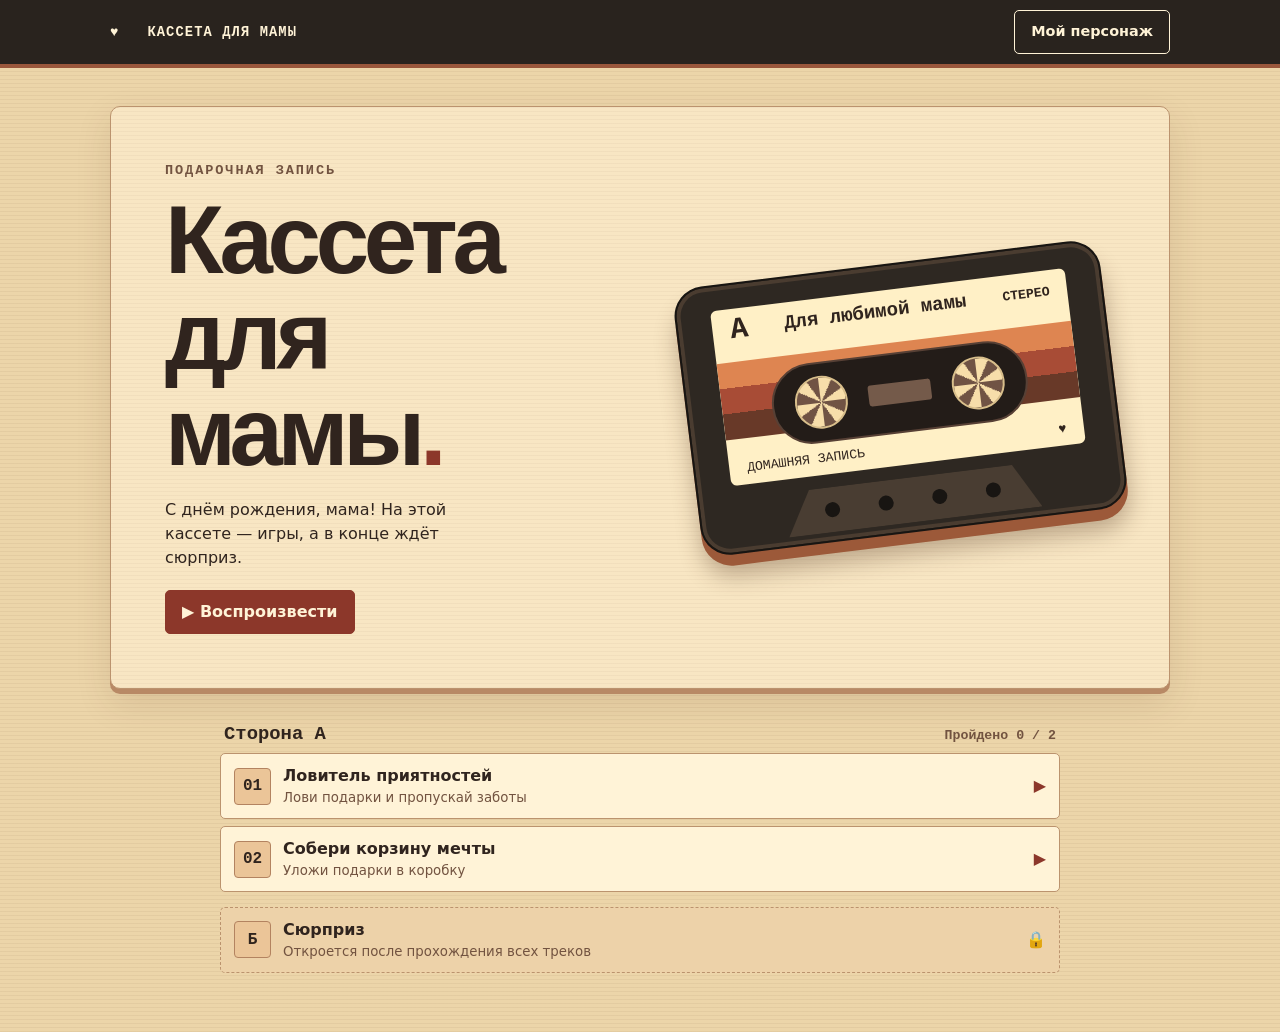
==== index.html @ 1ac9c056 "first commit" ====
<!doctype html>
<html lang="ru">
<head>
  <meta charset="utf-8">
  <meta name="viewport" content="width=device-width, initial-scale=1">
  <meta name="theme-color" content="#29231e">
  <title>Кассета для мамы</title>
  <link rel="stylesheet" href="./assets/style.css">
  <script defer src="./assets/games.js"></script>
  <script defer src="./assets/quest.js"></script>
</head>
<body>
  <header class="masthead">
    <a href="#" id="home-link">♥ &nbsp; КАССЕТА ДЛЯ МАМЫ</a>
    <button class="outline" type="button" id="avatar-open">Мой персонаж</button>
  </header>
  <main>
    <section id="home" aria-labelledby="home-title">
      <div class="cover">
        <div class="cover-copy">
          <p class="label">Подарочная запись</p>
          <h1 id="home-title" tabindex="-1">Кассета<br>для мамы<span>.</span></h1>
          <p class="cover-message">С днём рождения, мама! На этой кассете — игры, а в конце ждёт сюрприз.</p>
          <button id="play" type="button">▶ &nbsp; Воспроизвести</button>
        </div>
        <div class="cassette" aria-hidden="true">
          <div class="tape-label">
            <div class="tape-title"><b>A</b><span>Для любимой мамы</span><small>СТЕРЕО</small></div>
            <div class="stripes"></div>
            <div class="reels"><i></i><b></b><i></i></div>
            <div class="tape-notes"><span>ДОМАШНЯЯ ЗАПИСЬ</span><span>♥</span></div>
          </div>
          <div class="tape-foot"><i></i><i></i><i></i><i></i></div>
        </div>
      </div>
      <section class="tracklist" aria-labelledby="tracklist-title">
        <div class="tracklist-heading"><h2 id="tracklist-title">Сторона А</h2><span id="progress"></span></div>
        <div id="tracks"></div>
        <button class="track bonus" type="button" id="prize-open" disabled>
          <span class="track-number">Б</span><span><strong>Сюрприз</strong><small id="prize-caption"></small></span><span class="track-action" id="prize-icon" aria-hidden="true"></span>
        </button>
      </section>
    </section>
    <section class="sleeve" id="game-screen" aria-labelledby="game-title" hidden>
      <button type="button" class="outline back">← К кассете</button>
      <p id="game-track" class="label"></p>
      <h1 id="game-title" tabindex="-1"></h1>
      <div id="game-content"></div>
      <div class="game-result" id="game-result" hidden>
        <p role="status">✓ Трек пройден!</p>
        <button id="next" type="button"></button>
      </div>
    </section>
    <section class="sleeve" id="prize-screen" aria-labelledby="prize-title" hidden>
      <button type="button" class="outline back">← К кассете</button>
      <p class="label">Сторона Б</p>
      <h1 id="prize-title" tabindex="-1">Сюрприз для мамы</h1>
      <p id="scratch-tip">Проведи пальцем или мышкой по серебристому полю.</p>
      <div class="scratch">
        <div class="certificate" id="certificate" aria-hidden="true">
          <span>♥ &nbsp; С ЛЮБОВЬЮ</span>
          <strong>Подарочный сертификат</strong>
          <span>Демо-версия</span>
        </div>
        <canvas id="foil" width="780" height="340" aria-hidden="true"></canvas>
      </div>
      <button type="button" class="outline" id="prize-reveal">Открыть сертификат</button>
      <p id="prize-status" role="status"></p>
    </section>
  </main>
  <dialog id="avatar-dialog" aria-labelledby="avatar-title">
    <form id="avatar-form">
      <h2 id="avatar-title">Мой персонаж</h2>
      <div class="avatar-preview" id="avatar-preview" aria-hidden="true"></div>
      <div class="avatar-options">
        <label>Причёска<select name="hair"><option value="bob">Каре</option><option value="waves">Волны</option><option value="bun">Пучок</option></select></label>
        <label>Цвет волос<select name="hairColor"><option value="#4b2d25">Каштановый</option><option value="#a34d2b">Рыжий</option><option value="#c99551">Русый</option><option value="#817777">Серебристый</option><option value="#2b2528">Тёмный</option></select></label>
        <label>Тон кожи<select name="skin"><option value="#f1bc91">Светлый</option><option value="#c7865e">Тёплый</option><option value="#945735">Тёмный</option></select></label>
        <label>Одежда<select name="shirt"><option value="#ae5140">Терракотовая</option><option value="#56755c">Зелёная</option><option value="#735676">Сиреневая</option><option value="#476c83">Синяя</option></select></label>
      </div>
      <label class="glasses"><input type="checkbox" name="glasses"> Очки</label>
      <div class="dialog-actions"><button class="outline" id="avatar-cancel" type="button">Отмена</button><button type="submit">Сохранить</button></div>
    </form>
  </dialog>
</body>
</html>
---- assets/style.css ----
:root {
  color-scheme: light;
  --ink: #30241e;
  --muted: #725340;
  --paper: #f8e6c3;
  --cream: #fff3d7;
  --edge: #bb936e;
  --accent: #8c372a;
  --green: #365e47;
  --mono: "Courier New", monospace;
  --display: "Arial Black", Arial, sans-serif;
}
* { box-sizing: border-box; }
[hidden] { display: none !important; }
body {
  margin: 0;
  color: var(--ink);
  background: #ecd5a9 repeating-linear-gradient(0deg, #633e2410 0 1px, transparent 1px 4px);
  font: 1rem/1.5 system-ui, sans-serif;
}
button, select { font: inherit; }
button {
  min-height: 44px;
  padding: 9px 16px;
  border: 1px solid var(--accent);
  border-radius: 5px;
  background: var(--accent);
  color: var(--cream);
  font-weight: 700;
  cursor: pointer;
}
button:hover:not(:disabled) { filter: brightness(.93); }
button:disabled { cursor: default; }
:focus-visible { outline: 3px solid #31596c; outline-offset: 3px; }
.outline { color: inherit; background: transparent; border-color: currentColor; }
.masthead {
  display: flex;
  justify-content: space-between;
  align-items: center;
  flex-wrap: wrap;
  gap: 8px 12px;
  padding: 10px max(16px, calc((100% - 1060px) / 2));
  color: var(--cream);
  background: #29231e;
  border-bottom: 4px solid #9a573c;
}
.masthead a { color: inherit; text-decoration: none; font: bold .86rem var(--mono); letter-spacing: .08em; }
.masthead button { font-size: .9rem; }
main { max-width: 1092px; margin-inline: auto; padding: clamp(14px, 4vw, 38px) 16px 52px; }
.cover, .sleeve {
  background: var(--paper);
  border: 1px solid var(--edge);
  border-radius: 10px;
  box-shadow: 0 5px 0 #b88965, 0 14px 35px #55301621;
}
.cover {
  display: grid;
  grid-template-columns: 1fr .94fr;
  gap: clamp(20px, 5vw, 64px);
  align-items: center;
  padding: clamp(22px, 5vw, 54px);
  background: repeating-linear-gradient(0deg, #633e240b 0 1px, transparent 1px 4px), var(--paper);
}
.label { font: bold .85rem/1.4 var(--mono); letter-spacing: .14em; text-transform: uppercase; color: var(--muted); }
h1, h2, p { margin-block: 0; }
h1 { font: 900 clamp(2rem, 5.4vw, 4rem)/1 var(--display); letter-spacing: -.055em; overflow-wrap: anywhere; }
.cover h1 { margin-top: 12px; font-size: clamp(2.75rem, 7.5vw, 6rem); }
.cover h1 span { color: var(--accent); }
.cover-message { margin: 18px 0 20px; max-width: 33ch; }
.cassette {
  position: relative;
  aspect-ratio: 1.59;
  background: #2e2822;
  border: 2px solid #181512;
  border-radius: 7% / 11%;
  box-shadow: 0 11px #9c5939, 0 21px 23px #46281655, inset 0 0 0 4px #4a3c30;
  transform: rotate(-7deg);
  container-type: inline-size;
}
.tape-label { position: absolute; inset: 9% 8% 25%; border-radius: 6px; background: #fff0c6; overflow: hidden; }
.tape-title, .tape-notes { position: absolute; inset-inline: 5%; display: flex; align-items: center; justify-content: space-between; gap: 4px; font-family: var(--mono); }
.tape-title { top: 4%; font-weight: bold; font-size: 4.5cqi; }
.tape-title b { font-size: 7cqi; line-height: 1; }
.tape-title small, .tape-notes { font-size: 3.1cqi; }
.tape-notes { bottom: 3%; }
.stripes { position: absolute; inset: 30% 0 26%; background: linear-gradient(#de8551 0 33%, #a84c36 33% 66%, #683928 66%); }
.reels { position: absolute; inset: 36% 14% 18%; display: flex; justify-content: space-evenly; align-items: center; background: #231c18; border: 2px solid #574035; border-radius: 40px; }
.reels i { width: 21%; aspect-ratio: 1; border: 2px solid #d8be8b; border-radius: 50%; background: repeating-conic-gradient(#f7deaa 0 30deg, #705344 30deg 60deg); }
.reels b { width: 25%; height: 27%; border-radius: 3px; background: #745a4a; }
.tape-foot { position: absolute; inset: 80% 20% 3%; background: #493d32; clip-path: polygon(10% 0, 90% 0, 100% 100%, 0 100%); display: flex; align-items: center; justify-content: space-evenly; }
.tape-foot i { width: 6%; aspect-ratio: 1; background: #181512; border-radius: 50%; }
.tracklist { margin: 34px auto 0; max-width: 840px; }
.tracklist-heading { display: flex; justify-content: space-between; align-items: baseline; gap: 12px; padding: 0 4px 8px; }
.tracklist-heading h2 { font: bold 1.18rem var(--mono); }
.tracklist-heading span { color: var(--muted); font: bold .83rem var(--mono); }
.track {
  width: 100%;
  display: grid;
  grid-template-columns: auto 1fr auto;
  align-items: center;
  gap: 12px;
  text-align: left;
  margin-bottom: 7px;
  color: var(--ink);
  background: var(--cream);
  border-color: var(--edge);
  padding: 10px 13px;
}
.track small { display: block; font-weight: 500; color: var(--muted); }
.track-number { display: grid; place-items: center; width: 37px; height: 37px; background: #ebc598; border: 1px solid #b38360; border-radius: 4px; font: bold 1rem var(--mono); }
.track-action { color: var(--accent); font-weight: 900; }
.track[data-complete="true"] .track-action { color: var(--green); }
.bonus { margin-top: 15px; border-style: dashed; }
.bonus:disabled { background: #edd2a9; }
.sleeve { max-width: 790px; margin-inline: auto; padding: clamp(14px, 4vw, 36px); }
.sleeve .back { margin-bottom: 18px; }
.sleeve h1 { margin: 8px 0 14px; }
.instructions { margin-bottom: 12px; max-width: 62ch; }
.game-result { margin-top: 16px; display: flex; align-items: center; flex-wrap: wrap; gap: 12px; }
.game-result p { color: var(--green); font-weight: 800; }
.hud, .game-controls, .legend { display: flex; flex-wrap: wrap; align-items: center; gap: 8px 16px; }
.hud { justify-content: space-between; margin-bottom: 8px; font: bold .9rem var(--mono); }
.legend { font-size: .9rem; margin-bottom: 12px; color: var(--muted); }
.field {
  position: relative;
  height: clamp(245px, 49vh, 400px);
  overflow: hidden;
  touch-action: none;
  border: 2px solid #6a4e39;
  border-radius: 8px;
  background: radial-gradient(ellipse at 50% 0, #fcf1ce, #e8b989);
}
.field::before { content: ""; position: absolute; inset: auto 0 0; height: 20px; background: #a26547; }
.catcher, .drop { position: absolute; transform: translate(-50%, -50%); pointer-events: none; }
.drop { font-size: 26px; width: 36px; text-align: center; }
.catcher { width: 62px; height: 58px; }
.catcher .avatar-art { width: 54px; margin: auto; }
.basket { position: absolute; inset: auto 5px 0; height: 18px; border-radius: 2px 2px 9px 9px; border-top: 4px solid #67402b; background: repeating-linear-gradient(100deg, #9d623b 0 5px, #e0a366 5px 10px); }
.game-controls { margin-top: 10px; }
.game-controls p { flex: 1 1 165px; }
.pack-layout { display: grid; grid-template-columns: minmax(0, 300px) minmax(0, 1fr); gap: 14px; align-items: start; }
.packing-grid { display: grid; grid-template-columns: repeat(5, minmax(0, 1fr)); gap: 3px; padding: 7px; background: #936847; border: 2px solid #694c35; border-radius: 6px; }
.packing-grid button { min-width: 0; min-height: 40px; aspect-ratio: 1; padding: 0; border-color: #a27451; background: #f2d7ad; color: var(--ink); }
.packing-grid button[data-filled="true"] { background: var(--piece-color); }
.pieces { display: grid; gap: 6px; }
.pieces button { display: flex; align-items: center; justify-content: space-between; gap: 6px; text-align: left; color: var(--ink); background: var(--cream); border-color: var(--edge); font-size: .9rem; padding: 7px 10px; }
.piece-shape { display: grid; gap: 1px; flex: none; }
.piece-shape i { background: var(--piece-color); border: 1px solid #6b5340; border-radius: 1px; }
.pieces button[aria-pressed="true"] { background: #e5ba8c; border-color: var(--accent); box-shadow: inset 3px 0 var(--accent); }
.pieces button[data-packed="true"] { color: var(--green); }
.pack-status { min-height: 1.5em; margin-top: 9px; }
#scratch-tip { margin-bottom: 12px; }
.scratch {
  position: relative;
  max-width: 460px;
  min-height: 164px;
  display: grid;
  place-items: center;
  background: var(--cream);
  border: 3px double var(--edge);
  border-radius: 5px;
  overflow: hidden;
  margin-bottom: 12px;
}
.certificate { display: grid; gap: 9px; text-align: center; padding: 14px; }
.certificate span { color: var(--muted); font: bold .86rem var(--mono); }
.certificate strong { color: var(--accent); font: bold clamp(1.4rem, 5vw, 2rem) Georgia, serif; }
.scratch canvas { position: absolute; width: 100%; height: 100%; touch-action: none; cursor: crosshair; }
#prize-status { margin-top: 8px; }
dialog { width: min(calc(100% - 24px), 500px); max-height: calc(100% - 24px); background: var(--paper); color: var(--ink); border: 1px solid var(--edge); border-radius: 8px; padding: 20px; }
dialog::backdrop { background: #211610b3; }
.avatar-preview { width: 108px; margin: 9px auto; padding: 5px; background: #eecb9f; border-radius: 50%; }
.avatar-art { display: block; width: 100%; height: auto; }
.avatar-options { display: grid; grid-template-columns: repeat(2, minmax(0, 1fr)); gap: 10px; }
.avatar-options label { display: grid; gap: 4px; font-weight: 650; }
.avatar-options select { min-height: 44px; width: 100%; border: 1px solid var(--edge); border-radius: 4px; padding: 5px; background: var(--cream); color: var(--ink); }
.glasses { display: flex; min-height: 44px; align-items: center; gap: 7px; }
.dialog-actions { display: flex; justify-content: end; flex-wrap: wrap; gap: 8px; }
@media (max-width: 635px) {
  .cover { grid-template-columns: 1fr; text-align: center; padding-bottom: 36px; }
  .cover-message { margin-inline: auto; }
  .cassette { width: min(85%, 320px); margin: 8px auto 0; }
  .pack-layout { grid-template-columns: 1fr; }
  .packing-grid { width: min(100%, 300px); }
  .pieces { grid-template-columns: repeat(2, minmax(0, 1fr)); }
}
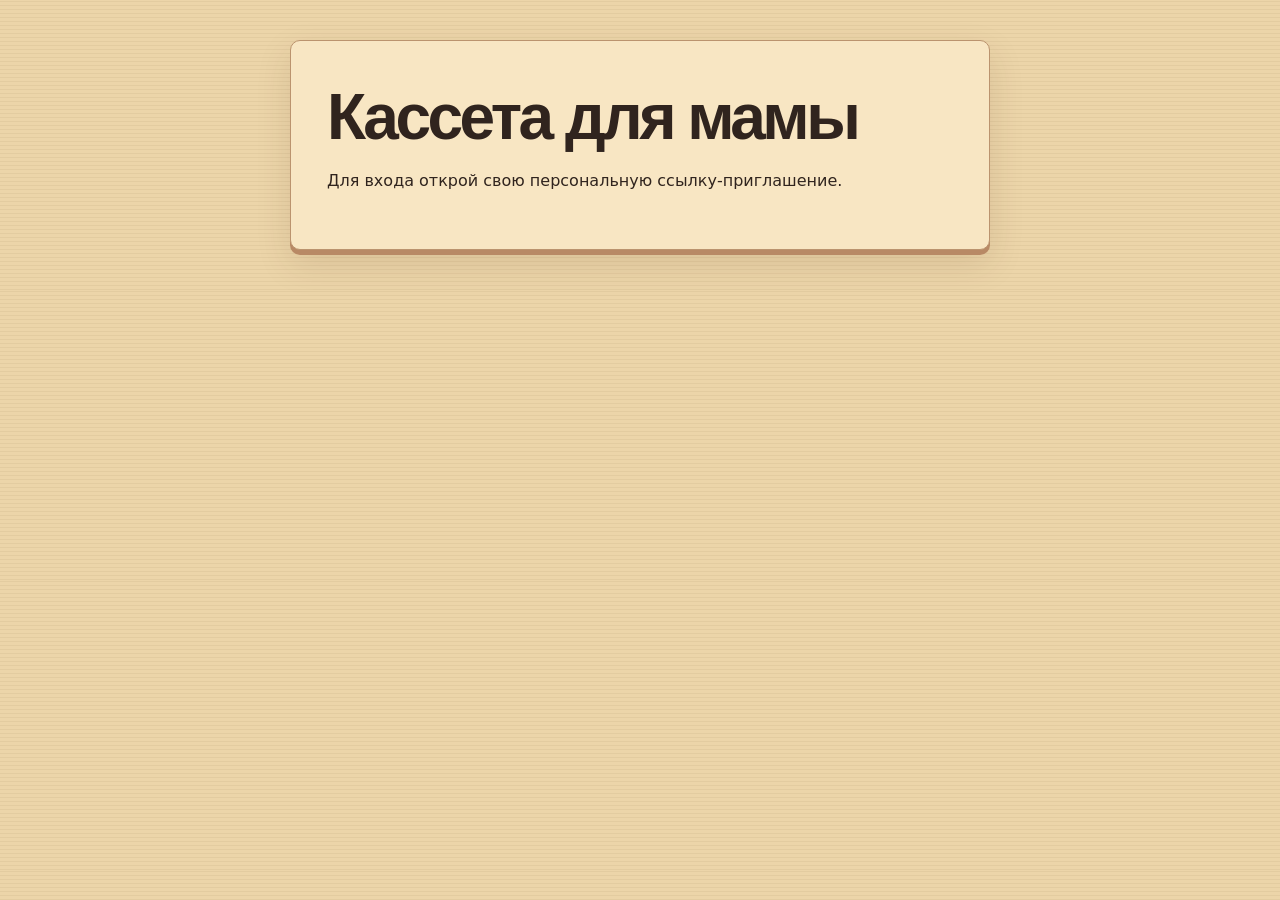
==== commit feb4350d: "добавлен сертификат" ====
--- a/index.html
+++ b/index.html
@@ -4,17 +4,25 @@
   <meta charset="utf-8">
   <meta name="viewport" content="width=device-width, initial-scale=1">
   <meta name="theme-color" content="#29231e">
+  <meta name="referrer" content="no-referrer">
   <title>Кассета для мамы</title>
   <link rel="stylesheet" href="./assets/style.css">
   <script defer src="./assets/games.js"></script>
+  <script defer src="./assets/config.js"></script>
+  <script defer src="./assets/access.js"></script>
   <script defer src="./assets/quest.js"></script>
 </head>
 <body>
-  <header class="masthead">
+  <section class="sleeve access-screen" id="access-screen" aria-labelledby="access-title">
+    <h1 id="access-title">Кассета для мамы</h1>
+    <p id="access-status" role="status">Проверяем приглашение…</p>
+    <button type="button" id="access-retry" hidden>Попробовать ещё раз</button>
+  </section>
+  <header class="masthead" hidden>
     <a href="#" id="home-link">♥ &nbsp; КАССЕТА ДЛЯ МАМЫ</a>
     <button class="outline" type="button" id="avatar-open">Мой персонаж</button>
   </header>
-  <main>
+  <main hidden>
     <section id="home" aria-labelledby="home-title">
       <div class="cover">
         <div class="cover-copy">
@@ -60,25 +68,27 @@
         <div class="certificate" id="certificate" aria-hidden="true">
           <span>♥ &nbsp; С ЛЮБОВЬЮ</span>
           <strong>Подарочный сертификат</strong>
-          <span>Демо-версия</span>
+          <span>Твой подарок готов</span>
         </div>
         <canvas id="foil" width="780" height="340" aria-hidden="true"></canvas>
       </div>
       <button type="button" class="outline" id="prize-reveal">Открыть сертификат</button>
       <p id="prize-status" role="status"></p>
+      <div id="pdf-actions" hidden>
+        <p id="pdf-status" role="status"></p>
+        <div class="game-controls">
+          <a id="pdf-open" target="_blank" rel="noopener" hidden>Открыть PDF</a>
+          <a id="pdf-download" download="certificate-for-mom.pdf" hidden>Скачать сертификат</a>
+          <button type="button" class="outline" id="pdf-retry" hidden>Повторить загрузку</button>
+        </div>
+      </div>
     </section>
   </main>
   <dialog id="avatar-dialog" aria-labelledby="avatar-title">
     <form id="avatar-form">
       <h2 id="avatar-title">Мой персонаж</h2>
       <div class="avatar-preview" id="avatar-preview" aria-hidden="true"></div>
-      <div class="avatar-options">
-        <label>Причёска<select name="hair"><option value="bob">Каре</option><option value="waves">Волны</option><option value="bun">Пучок</option></select></label>
-        <label>Цвет волос<select name="hairColor"><option value="#4b2d25">Каштановый</option><option value="#a34d2b">Рыжий</option><option value="#c99551">Русый</option><option value="#817777">Серебристый</option><option value="#2b2528">Тёмный</option></select></label>
-        <label>Тон кожи<select name="skin"><option value="#f1bc91">Светлый</option><option value="#c7865e">Тёплый</option><option value="#945735">Тёмный</option></select></label>
-        <label>Одежда<select name="shirt"><option value="#ae5140">Терракотовая</option><option value="#56755c">Зелёная</option><option value="#735676">Сиреневая</option><option value="#476c83">Синяя</option></select></label>
-      </div>
-      <label class="glasses"><input type="checkbox" name="glasses"> Очки</label>
+      <div class="avatar-options" id="avatar-options"></div>
       <div class="dialog-actions"><button class="outline" id="avatar-cancel" type="button">Отмена</button><button type="submit">Сохранить</button></div>
     </form>
   </dialog>
--- a/assets/style.css
+++ b/assets/style.css
@@ -11,6 +11,9 @@
   --display: "Arial Black", Arial, sans-serif;
 }
 * { box-sizing: border-box; }
+.access-screen { margin: 40px auto; width: min(calc(100% - 32px), 700px); }
+.access-screen p { margin-block: 20px; }
+#pdf-actions a { color: var(--accent); font-weight: 700; min-height: 44px; display: inline-flex; align-items: center; }
 [hidden] { display: none !important; }
 body {
   margin: 0;
@@ -121,9 +124,11 @@
 .hud, .game-controls, .legend { display: flex; flex-wrap: wrap; align-items: center; gap: 8px 16px; }
 .hud { justify-content: space-between; margin-bottom: 8px; font: bold .9rem var(--mono); }
 .legend { font-size: .9rem; margin-bottom: 12px; color: var(--muted); }
+.catcher-screen { scroll-margin-block: 8px; }
 .field {
   position: relative;
   height: clamp(245px, 49vh, 400px);
+  max-height: max(105px, calc(100dvh - 155px));
   overflow: hidden;
   touch-action: none;
   border: 2px solid #6a4e39;
@@ -138,10 +143,11 @@
 .basket { position: absolute; inset: auto 5px 0; height: 18px; border-radius: 2px 2px 9px 9px; border-top: 4px solid #67402b; background: repeating-linear-gradient(100deg, #9d623b 0 5px, #e0a366 5px 10px); }
 .game-controls { margin-top: 10px; }
 .game-controls p { flex: 1 1 165px; }
-.pack-layout { display: grid; grid-template-columns: minmax(0, 300px) minmax(0, 1fr); gap: 14px; align-items: start; }
-.packing-grid { display: grid; grid-template-columns: repeat(5, minmax(0, 1fr)); gap: 3px; padding: 7px; background: #936847; border: 2px solid #694c35; border-radius: 6px; }
-.packing-grid button { min-width: 0; min-height: 40px; aspect-ratio: 1; padding: 0; border-color: #a27451; background: #f2d7ad; color: var(--ink); }
+.pack-layout { display: grid; grid-template-columns: minmax(0, 440px) minmax(0, 1fr); gap: 14px; align-items: start; }
+.packing-grid { display: grid; grid-template-columns: repeat(var(--columns), minmax(0, 1fr)); gap: 3px; padding: 7px; background: #936847; border: 2px solid #694c35; border-radius: 6px; }
+.packing-grid button { min-width: 0; min-height: 0; aspect-ratio: 1; padding: 0; border-color: #a27451; background: #f2d7ad; color: var(--ink); }
 .packing-grid button[data-filled="true"] { background: var(--piece-color); }
+.packing-grid button[data-hinted="true"] { box-shadow: inset 0 0 0 2px var(--green); }
 .pieces { display: grid; gap: 6px; }
 .pieces button { display: flex; align-items: center; justify-content: space-between; gap: 6px; text-align: left; color: var(--ink); background: var(--cream); border-color: var(--edge); font-size: .9rem; padding: 7px 10px; }
 .piece-shape { display: grid; gap: 1px; flex: none; }
@@ -169,18 +175,26 @@
 #prize-status { margin-top: 8px; }
 dialog { width: min(calc(100% - 24px), 500px); max-height: calc(100% - 24px); background: var(--paper); color: var(--ink); border: 1px solid var(--edge); border-radius: 8px; padding: 20px; }
 dialog::backdrop { background: #211610b3; }
-.avatar-preview { width: 108px; margin: 9px auto; padding: 5px; background: #eecb9f; border-radius: 50%; }
+.avatar-preview { width: 144px; margin: 12px auto; padding: 7px; background: #eecb9f; border-radius: 50%; overflow: hidden; }
 .avatar-art { display: block; width: 100%; height: auto; }
-.avatar-options { display: grid; grid-template-columns: repeat(2, minmax(0, 1fr)); gap: 10px; }
-.avatar-options label { display: grid; gap: 4px; font-weight: 650; }
-.avatar-options select { min-height: 44px; width: 100%; border: 1px solid var(--edge); border-radius: 4px; padding: 5px; background: var(--cream); color: var(--ink); }
-.glasses { display: flex; min-height: 44px; align-items: center; gap: 7px; }
-.dialog-actions { display: flex; justify-content: end; flex-wrap: wrap; gap: 8px; }
+.avatar-options { display: grid; gap: 6px; }
+.avatar-option { display: grid; grid-template-columns: 44px minmax(0, 1fr) 44px; gap: 8px; align-items: center; text-align: center; }
+.avatar-option button { padding: 0; font-size: 1.65rem; line-height: 1; }
+.avatar-option span, .avatar-option output { display: block; }
+.avatar-option span { color: var(--muted); font-size: .8rem; }
+.avatar-option output { position: absolute; width: 1px; height: 1px; overflow: hidden; clip-path: inset(50%); }
+.dialog-actions { display: flex; justify-content: end; flex-wrap: wrap; gap: 8px; margin-top: 14px; }
+.marble-board { display: block; width: 100%; background: #f6deb6; border: 2px solid #936847; border-radius: 10px; touch-action: manipulation; }
+.marble-controls { margin-top: 10px; }
+.match-board { display: grid; grid-template-columns: repeat(6, minmax(0, 1fr)); gap: 5px; width: min(100%, 420px); padding: 8px; background: #bf9169; border: 2px solid #936847; border-radius: 8px; }
+.match-board button { min-width: 0; min-height: 0; padding: 0; aspect-ratio: 1; font-size: clamp(20px, 5vw, 31px); background: #fff0cd; border-color: #a77a55; color: var(--ink); }
+.match-board button[aria-pressed="true"] { background: #ebbf8f; outline: 3px solid var(--accent); outline-offset: -3px; }
+.match-board button[data-matched="true"] { opacity: .3; transform: scale(.85); }
 @media (max-width: 635px) {
   .cover { grid-template-columns: 1fr; text-align: center; padding-bottom: 36px; }
   .cover-message { margin-inline: auto; }
   .cassette { width: min(85%, 320px); margin: 8px auto 0; }
   .pack-layout { grid-template-columns: 1fr; }
-  .packing-grid { width: min(100%, 300px); }
+  .packing-grid { width: min(100%, 440px); }
   .pieces { grid-template-columns: repeat(2, minmax(0, 1fr)); }
 }
